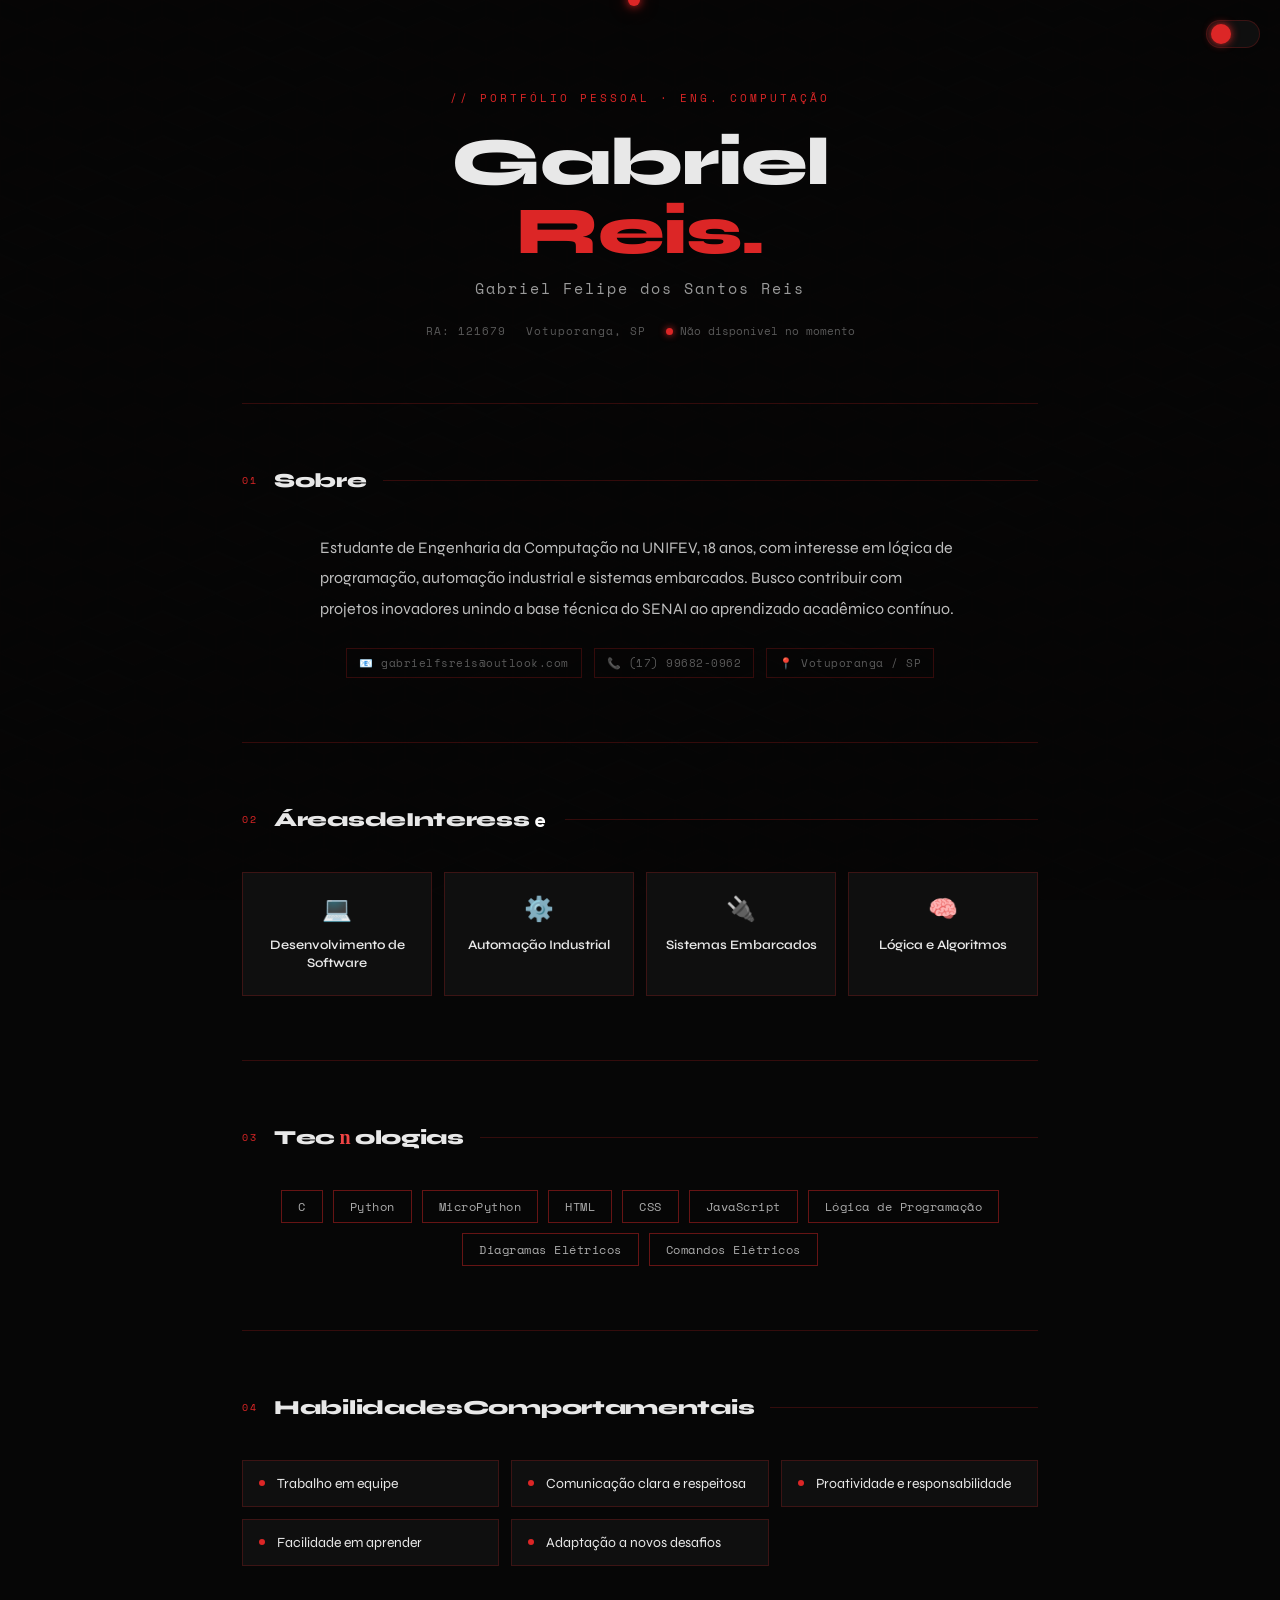
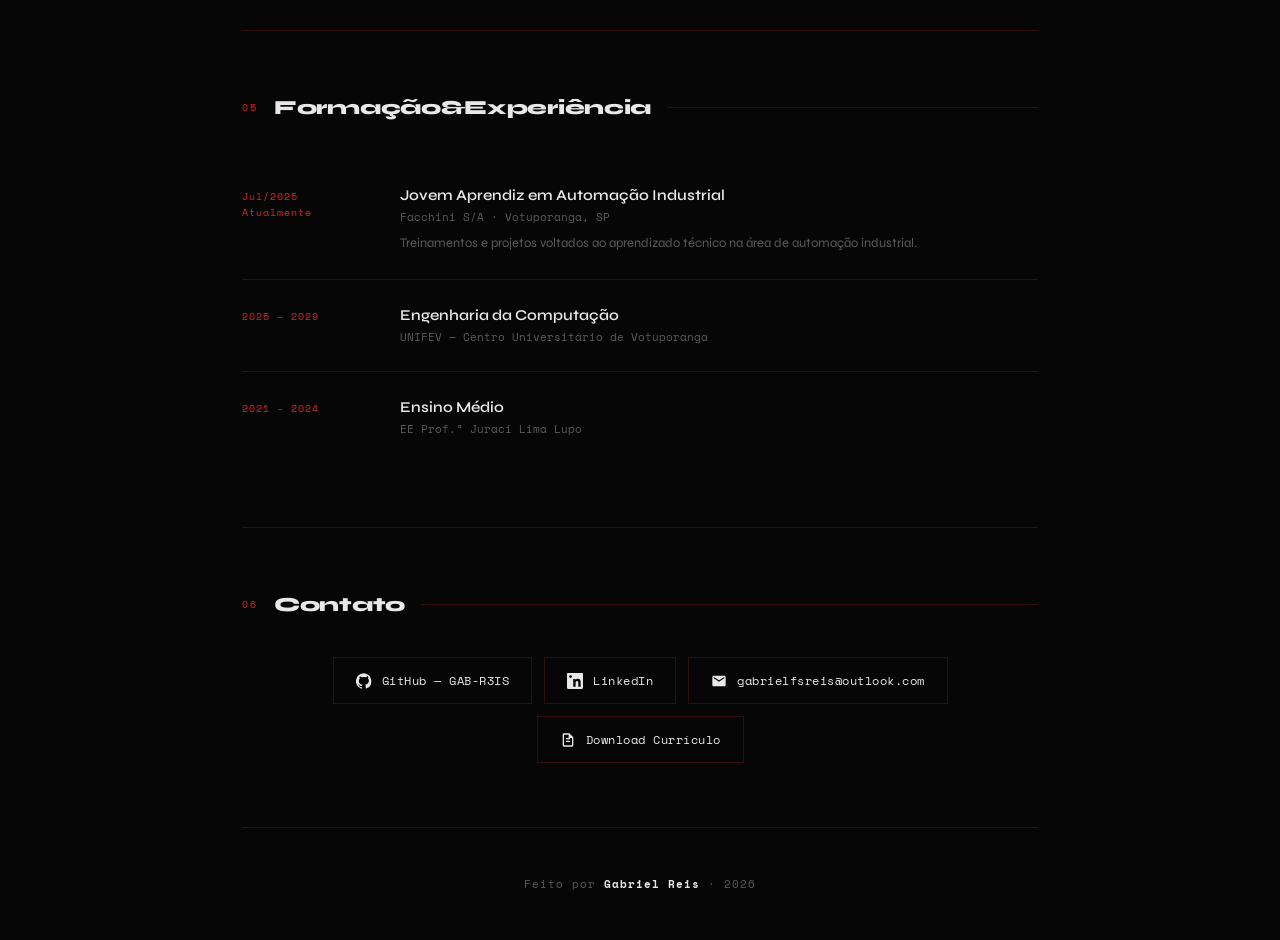
==== index.html @ 7d87d4fe "sera???.html" ====
<!DOCTYPE html>
<html lang="pt-BR">
<head>
  <meta charset="UTF-8">
  <meta name="viewport" content="width=device-width, initial-scale=1.0">
  <title>Gabriel Reis — Portfólio</title>
  <link rel="preconnect" href="https://fonts.googleapis.com">
  <link rel="preconnect" href="https://fonts.gstatic.com" crossorigin>
  <link href="https://fonts.googleapis.com/css2?family=Space+Mono:wght@400;700&family=Syne:wght@400;600;800&display=swap" rel="stylesheet">
  <link rel="stylesheet" href="style.css">
</head>
<body>

  <canvas id="cubes-canvas"></canvas>
  <div id="custom-cursor"></div>
  <button id="temaBtn" aria-label="Alternar tema"></button>

  <div class="container">

    <header>
      <p class="header-eyebrow">// Portfólio Pessoal · Eng. Computação</p>
      <h1 id="glitch-title">
        <span class="gl" data-char="G"><span class="gl-inner">G</span></span><span class="gl" data-char="a"><span class="gl-inner">a</span></span><span class="gl" data-char="b"><span class="gl-inner">b</span></span><span class="gl" data-char="r"><span class="gl-inner">r</span></span><span class="gl" data-char="i"><span class="gl-inner">i</span></span><span class="gl" data-char="e"><span class="gl-inner">e</span></span><span class="gl" data-char="l"><span class="gl-inner">l</span></span><br>
        <em><span class="gl" data-char="R"><span class="gl-inner">R</span></span><span class="gl" data-char="e"><span class="gl-inner">e</span></span><span class="gl" data-char="i"><span class="gl-inner">i</span></span><span class="gl" data-char="s"><span class="gl-inner">s</span></span><span class="gl" data-char="."><span class="gl-inner">.</span></span></em>
      </h1>
      <p class="full-name">Gabriel Felipe dos Santos Reis</p>
      <div class="header-meta">
        <p>RA: 121679</p>
        <p>Votuporanga, SP</p>
        <div class="badge-available">Não disponível no momento</div>
      </div>
    </header>

    <section id="sobre">
      <div class="sec-header">
        <span class="sec-num">01</span>
        <h2>
          <span class="gl2" data-char="S"><span class="gl-inner">S</span></span><span class="gl2" data-char="o"><span class="gl-inner">o</span></span><span class="gl2" data-char="b"><span class="gl-inner">b</span></span><span class="gl2" data-char="r"><span class="gl-inner">r</span></span><span class="gl2" data-char="e"><span class="gl-inner">e</span></span>
        </h2>
        <div class="sec-rule"></div>
      </div>
      <p class="about-text">
        Estudante de Engenharia da Computação na UNIFEV, 18 anos, com interesse em lógica de
        programação, automação industrial e sistemas embarcados. Busco contribuir com projetos
        inovadores unindo a base técnica do SENAI ao aprendizado acadêmico contínuo.
      </p>
      <div class="about-chips">
        <span class="chip">📧 <a href="mailto:gabrielfsreis@outlook.com">gabrielfsreis@outlook.com</a></span>
        <span class="chip">📞 (17) 99682-0962</span>
        <span class="chip">📍 Votuporanga / SP</span>
      </div>
    </section>

    <section id="interesse">
      <div class="sec-header">
        <span class="sec-num">02</span>
        <h2>
          <span class="gl2" data-char="Á"><span class="gl-inner">Á</span></span><span class="gl2" data-char="r"><span class="gl-inner">r</span></span><span class="gl2" data-char="e"><span class="gl-inner">e</span></span><span class="gl2" data-char="a"><span class="gl-inner">a</span></span><span class="gl2" data-char="s"><span class="gl-inner">s</span></span><span class="gl2" data-char=" "> </span><span class="gl2" data-char="d"><span class="gl-inner">d</span></span><span class="gl2" data-char="e"><span class="gl-inner">e</span></span><span class="gl2" data-char=" "> </span><span class="gl2" data-char="I"><span class="gl-inner">I</span></span><span class="gl2" data-char="n"><span class="gl-inner">n</span></span><span class="gl2" data-char="t"><span class="gl-inner">t</span></span><span class="gl2" data-char="e"><span class="gl-inner">e</span></span><span class="gl2" data-char="r"><span class="gl-inner">r</span></span><span class="gl2" data-char="e"><span class="gl-inner">e</span></span><span class="gl2" data-char="s"><span class="gl-inner">s</span></span><span class="gl2" data-char="s"><span class="gl-inner">s</span></span><span class="gl2" data-char="e"><span class="gl-inner">e</span></span>
        </h2>
        <div class="sec-rule"></div>
      </div>
      <div class="cards">
        <div class="card"><div class="card-icon">💻</div><div class="card-label">Desenvolvimento de Software</div></div>
        <div class="card"><div class="card-icon">⚙️</div><div class="card-label">Automação Industrial</div></div>
        <div class="card"><div class="card-icon">🔌</div><div class="card-label">Sistemas Embarcados</div></div>
        <div class="card"><div class="card-icon">🧠</div><div class="card-label">Lógica e Algoritmos</div></div>
      </div>
    </section>

    <section id="tech">
      <div class="sec-header">
        <span class="sec-num">03</span>
        <h2>
          <span class="gl2" data-char="T"><span class="gl-inner">T</span></span><span class="gl2" data-char="e"><span class="gl-inner">e</span></span><span class="gl2" data-char="c"><span class="gl-inner">c</span></span><span class="gl2" data-char="n"><span class="gl-inner">n</span></span><span class="gl2" data-char="o"><span class="gl-inner">o</span></span><span class="gl2" data-char="l"><span class="gl-inner">l</span></span><span class="gl2" data-char="o"><span class="gl-inner">o</span></span><span class="gl2" data-char="g"><span class="gl-inner">g</span></span><span class="gl2" data-char="i"><span class="gl-inner">i</span></span><span class="gl2" data-char="a"><span class="gl-inner">a</span></span><span class="gl2" data-char="s"><span class="gl-inner">s</span></span>
        </h2>
        <div class="sec-rule"></div>
      </div>
      <div class="tags">
        <span class="tag">C</span>
        <span class="tag">Python</span>
        <span class="tag">MicroPython</span>
        <span class="tag">HTML</span>
        <span class="tag">CSS</span>
        <span class="tag">JavaScript</span>
        <span class="tag">Lógica de Programação</span>
        <span class="tag">Diagramas Elétricos</span>
        <span class="tag">Comandos Elétricos</span>
      </div>
    </section>

    <section id="softskills">
      <div class="sec-header">
        <span class="sec-num">04</span>
        <h2>
          <span class="gl2" data-char="H"><span class="gl-inner">H</span></span><span class="gl2" data-char="a"><span class="gl-inner">a</span></span><span class="gl2" data-char="b"><span class="gl-inner">b</span></span><span class="gl2" data-char="i"><span class="gl-inner">i</span></span><span class="gl2" data-char="l"><span class="gl-inner">l</span></span><span class="gl2" data-char="i"><span class="gl-inner">i</span></span><span class="gl2" data-char="d"><span class="gl-inner">d</span></span><span class="gl2" data-char="a"><span class="gl-inner">a</span></span><span class="gl2" data-char="d"><span class="gl-inner">d</span></span><span class="gl2" data-char="e"><span class="gl-inner">e</span></span><span class="gl2" data-char="s"><span class="gl-inner">s</span></span><span class="gl2" data-char=" "> </span><span class="gl2" data-char="C"><span class="gl-inner">C</span></span><span class="gl2" data-char="o"><span class="gl-inner">o</span></span><span class="gl2" data-char="m"><span class="gl-inner">m</span></span><span class="gl2" data-char="p"><span class="gl-inner">p</span></span><span class="gl2" data-char="o"><span class="gl-inner">o</span></span><span class="gl2" data-char="r"><span class="gl-inner">r</span></span><span class="gl2" data-char="t"><span class="gl-inner">t</span></span><span class="gl2" data-char="a"><span class="gl-inner">a</span></span><span class="gl2" data-char="m"><span class="gl-inner">m</span></span><span class="gl2" data-char="e"><span class="gl-inner">e</span></span><span class="gl2" data-char="n"><span class="gl-inner">n</span></span><span class="gl2" data-char="t"><span class="gl-inner">t</span></span><span class="gl2" data-char="a"><span class="gl-inner">a</span></span><span class="gl2" data-char="i"><span class="gl-inner">i</span></span><span class="gl2" data-char="s"><span class="gl-inner">s</span></span>
        </h2>
        <div class="sec-rule"></div>
      </div>
      <div class="skills-grid">
        <div class="skill-item">Trabalho em equipe</div>
        <div class="skill-item">Comunicação clara e respeitosa</div>
        <div class="skill-item">Proatividade e responsabilidade</div>
        <div class="skill-item">Facilidade em aprender</div>
        <div class="skill-item">Adaptação a novos desafios</div>
      </div>
    </section>

    <section id="formacao">
      <div class="sec-header">
        <span class="sec-num">05</span>
        <h2>
          <span class="gl2" data-char="F"><span class="gl-inner">F</span></span><span class="gl2" data-char="o"><span class="gl-inner">o</span></span><span class="gl2" data-char="r"><span class="gl-inner">r</span></span><span class="gl2" data-char="m"><span class="gl-inner">m</span></span><span class="gl2" data-char="a"><span class="gl-inner">a</span></span><span class="gl2" data-char="ç"><span class="gl-inner">ç</span></span><span class="gl2" data-char="ã"><span class="gl-inner">ã</span></span><span class="gl2" data-char="o"><span class="gl-inner">o</span></span><span class="gl2" data-char=" "> </span><span class="gl2" data-char="&amp;"><span class="gl-inner">&amp;</span></span><span class="gl2" data-char=" "> </span><span class="gl2" data-char="E"><span class="gl-inner">E</span></span><span class="gl2" data-char="x"><span class="gl-inner">x</span></span><span class="gl2" data-char="p"><span class="gl-inner">p</span></span><span class="gl2" data-char="e"><span class="gl-inner">e</span></span><span class="gl2" data-char="r"><span class="gl-inner">r</span></span><span class="gl2" data-char="i"><span class="gl-inner">i</span></span><span class="gl2" data-char="ê"><span class="gl-inner">ê</span></span><span class="gl2" data-char="n"><span class="gl-inner">n</span></span><span class="gl2" data-char="c"><span class="gl-inner">c</span></span><span class="gl2" data-char="i"><span class="gl-inner">i</span></span><span class="gl2" data-char="a"><span class="gl-inner">a</span></span>
        </h2>
        <div class="sec-rule"></div>
      </div>
      <div class="timeline">
        <div class="tl-item">
          <div class="tl-period">Jul/2025<br>Atualmente</div>
          <div>
            <div class="tl-name">Jovem Aprendiz em Automação Industrial</div>
            <div class="tl-org">Facchini S/A · Votuporanga, SP</div>
            <div class="tl-desc">Treinamentos e projetos voltados ao aprendizado técnico na área de automação industrial.</div>
          </div>
        </div>
        <div class="tl-item">
          <div class="tl-period">2025 – 2029</div>
          <div>
            <div class="tl-name">Engenharia da Computação</div>
            <div class="tl-org">UNIFEV — Centro Universitário de Votuporanga</div>
          </div>
        </div>
        <div class="tl-item">
          <div class="tl-period">2021 – 2024</div>
          <div>
            <div class="tl-name">Ensino Médio</div>
            <div class="tl-org">EE Prof.ª Juraci Lima Lupo</div>
          </div>
        </div>
      </div>
    </section>

    <section id="contato">
      <div class="sec-header">
        <span class="sec-num">06</span>
        <h2>
          <span class="gl2" data-char="C"><span class="gl-inner">C</span></span><span class="gl2" data-char="o"><span class="gl-inner">o</span></span><span class="gl2" data-char="n"><span class="gl-inner">n</span></span><span class="gl2" data-char="t"><span class="gl-inner">t</span></span><span class="gl2" data-char="a"><span class="gl-inner">a</span></span><span class="gl2" data-char="t"><span class="gl-inner">t</span></span><span class="gl2" data-char="o"><span class="gl-inner">o</span></span>
        </h2>
        <div class="sec-rule"></div>
      </div>
      <div class="contact-grid">
        <a class="cta-link" href="https://github.com/GAB-R3IS/projeto-integrado" target="_blank" rel="noopener noreferrer">
          <svg viewBox="0 0 24 24"><path d="M12 .3a12 12 0 0 0-3.8 23.4c.6.1.8-.3.8-.6v-2c-3.3.7-4-1.6-4-1.6-.5-1.4-1.3-1.8-1.3-1.8-1.1-.7.1-.7.1-.7 1.2.1 1.8 1.2 1.8 1.2 1 1.8 2.8 1.3 3.5 1 .1-.8.4-1.3.7-1.6-2.7-.3-5.5-1.3-5.5-5.9 0-1.3.5-2.4 1.2-3.2-.1-.3-.5-1.5.1-3.2 0 0 1-.3 3.3 1.2a11.5 11.5 0 0 1 6 0C17 4.7 18 5 18 5c.6 1.7.2 2.9.1 3.2.8.8 1.2 1.9 1.2 3.2 0 4.6-2.8 5.6-5.5 5.9.4.4.8 1.1.8 2.2v3.3c0 .3.2.7.8.6A12 12 0 0 0 12 .3"/></svg>
          GitHub — GAB-R3IS
        </a>
        <a class="cta-link" href="https://www.linkedin.com/in/gabrielfelipedossantosreis" target="_blank" rel="noopener noreferrer">
          <svg viewBox="0 0 24 24"><path d="M20.45 20.45h-3.55v-5.57c0-1.33-.03-3.04-1.85-3.04-1.86 0-2.14 1.45-2.14 2.95v5.66H9.36V9h3.41v1.56h.05c.47-.9 1.63-1.85 3.36-1.85 3.59 0 4.26 2.36 4.26 5.44v6.3zM5.34 7.43a2.06 2.06 0 1 1 0-4.12 2.06 2.06 0 0 1 0 4.12zM3.56 20.45h3.55V9H3.56v11.45zM22.22 0H1.77C.79 0 0 .77 0 1.73v20.54C0 23.23.79 24 1.77 24h20.45c.98 0 1.78-.77 1.78-1.73V1.73C24 .77 23.2 0 22.22 0z"/></svg>
          LinkedIn
        </a>
        <a class="cta-link" href="mailto:gabrielfsreis@outlook.com">
          <svg viewBox="0 0 24 24"><path d="M20 4H4c-1.1 0-2 .9-2 2v12c0 1.1.9 2 2 2h16c1.1 0 2-.9 2-2V6c0-1.1-.9-2-2-2zm0 4-8 5-8-5V6l8 5 8-5v2z"/></svg>
          gabrielfsreis@outlook.com
        </a>
        <a class="cta-link" href="curriculo.pdf" download>
          <svg viewBox="0 0 24 24"><path d="M14 2H6a2 2 0 0 0-2 2v16a2 2 0 0 0 2 2h12a2 2 0 0 0 2-2V8l-6-6zm4 18H6V4h7v5h5v11zm-3-5H9v-2h6v2zm0-4H9V9h6v2z"/></svg>
          Download Currículo
        </a>
      </div>
    </section>

    <footer>
      <p>Feito por <strong>Gabriel Reis</strong> · 2026</p>
    </footer>

  </div>

  <script src="script.js"></script>
</body>
</html>
---- style.css ----
*, *::before, *::after {
  box-sizing: border-box;
  margin: 0;
  padding: 0;
}

:root {
  --bg:         #060606;
  --surface:    #0f0f0f;
  --border:     rgba(220, 38, 38, 0.22);
  --red:        #dc2626;
  --red-bright: #ef4444;
  --red-glow:   rgba(220, 38, 38, 0.12);
  --text:       #e8e8e8;
  --muted:      #5a5a5a;
  --mono:       'Space Mono', monospace;
  --sans:       'Syne', sans-serif;
}

body {
  background-color: var(--bg);
  color: var(--text);
  font-family: var(--sans);
  min-height: 100vh;
  overflow-x: hidden;
  transition: background 0.4s, color 0.4s;
  display: flex;
  flex-direction: column;
  align-items: center;
  cursor: none;
}

/* Fallback para dispositivos touch */
@media (hover: none) {
  body { cursor: auto; }
  #custom-cursor { display: none; }
}

body.claro {
  --bg:         #f7f4f1;
  --surface:    #ffffff;
  --border:     rgba(180, 28, 28, 0.18);
  --red:        #b91c1c;
  --red-bright: #dc2626;
  --red-glow:   rgba(185, 28, 28, 0.07);
  --text:       #111111;
  --muted:      #888;
}

#cubes-canvas {
  position: fixed;
  inset: 0;
  width: 100%;
  height: 100%;
  z-index: 0;
  pointer-events: none;
}

#temaBtn {
  position: fixed;
  top: 20px;
  right: 20px;
  width: 54px;
  height: 28px;
  background: var(--surface);
  border: 1px solid var(--border);
  border-radius: 14px;
  cursor: pointer;
  z-index: 200;
  display: flex;
  align-items: center;
  padding: 4px;
  transition: border-color 0.3s;
}

#temaBtn::after {
  content: '';
  width: 20px;
  height: 20px;
  border-radius: 50%;
  background: var(--red);
  box-shadow: 0 0 8px var(--red);
  transition: transform 0.3s;
}

#temaBtn:hover {
  border-color: var(--red-bright);
}

#temaBtn[data-light="true"]::after {
  transform: translateX(26px);
}

.container {
  max-width: 860px;
  width: 100%;
  margin: 0 auto;
  padding: 0 32px;
  position: relative;
  z-index: 1;
}

header {
  padding: 90px 0 64px;
  border-bottom: 1px solid var(--border);
  text-align: center;
}

.header-eyebrow {
  font-family: var(--mono);
  font-size: 11px;
  color: var(--red);
  letter-spacing: 3px;
  text-transform: uppercase;
  margin-bottom: 22px;
  opacity: 0;
  animation: fadeUp 0.5s 0.1s ease forwards;
}

h1 {
  font-family: var(--sans);
  font-size: clamp(2.4rem, 7vw, 4.2rem);
  font-weight: 800;
  line-height: 1.02;
  letter-spacing: -1.5px;
  color: var(--text);
  opacity: 0;
  animation: fadeUp 0.5s 0.2s ease forwards;
}

h1 em {
  font-style: normal;
  color: var(--red);
}

.header-meta {
  display: flex;
  flex-wrap: wrap;
  align-items: center;
  justify-content: center;
  gap: 20px;
  margin-top: 24px;
  opacity: 0;
  animation: fadeUp 0.5s 0.35s ease forwards;
}

.header-meta p {
  font-family: var(--mono);
  font-size: 11px;
  color: var(--muted);
  letter-spacing: 1px;
}

.badge-available {
  display: flex;
  align-items: center;
  gap: 7px;
  font-family: var(--mono);
  font-size: 11px;
  color: var(--muted);
}

.badge-available::before {
  content: '';
  width: 7px;
  height: 7px;
  border-radius: 50%;
  background: var(--red);
  box-shadow: 0 0 7px var(--red);
  animation: blink 2s infinite;
}

.full-name {
  font-family: var(--mono);
  font-size: 15px;
  color: #9a9a9a;
  letter-spacing: 2px;
  margin-top: 12px;
  opacity: 0;
  animation: fadeUp 0.5s 0.28s ease forwards;
}

@keyframes blink {
  0%, 100% { opacity: 1; }
  50%       { opacity: 0.25; }
}

section {
  padding: 64px 0;
  border-bottom: 1px solid var(--border);
  opacity: 0;
  transform: translateY(28px);
  transition: opacity 0.65s ease, transform 0.65s ease;
  text-align: center;
}

section.visible {
  opacity: 1;
  transform: translateY(0);
}

.sec-header {
  display: flex;
  align-items: center;
  gap: 16px;
  margin-bottom: 40px;
}

.sec-num {
  font-family: var(--mono);
  font-size: 10px;
  color: var(--red);
  letter-spacing: 2px;
}

h2 {
  font-family: var(--sans);
  font-size: 20px;
  font-weight: 800;
  color: var(--text);
  letter-spacing: -0.3px;
}

.sec-rule {
  flex: 1;
  height: 1px;
  background: var(--border);
}

.about-text {
  font-size: 16px;
  line-height: 1.9;
  color: var(--text);
  max-width: 640px;
  opacity: 0.82;
  margin: 0 auto;
  text-align: left;
}

.about-chips {
  margin-top: 24px;
  display: flex;
  flex-wrap: wrap;
  gap: 12px;
  justify-content: center;
}

.chip {
  font-family: var(--mono);
  font-size: 11px;
  color: var(--muted);
  border: 1px solid var(--border);
  padding: 6px 12px;
  letter-spacing: 0.5px;
}

.chip a {
  color: inherit;
  text-decoration: none;
}

.chip a:hover {
  color: var(--red);
}

.cards {
  display: grid;
  grid-template-columns: repeat(auto-fill, minmax(190px, 1fr));
  gap: 12px;
}

.card {
  background: var(--surface);
  border: 1px solid var(--border);
  padding: 22px 18px;
  transition: border-color 0.25s, transform 0.25s, box-shadow 0.25s;
  text-align: center;
}

.card:hover {
  border-color: var(--red);
  transform: translateY(-5px);
  box-shadow: 0 14px 36px var(--red-glow);
}

.card-icon {
  font-size: 24px;
  margin-bottom: 12px;
}

.card-label {
  font-weight: 600;
  font-size: 13px;
  color: var(--text);
  line-height: 1.4;
}

.tags {
  display: flex;
  flex-wrap: wrap;
  gap: 10px;
  justify-content: center;
}

.tag {
  font-family: var(--mono);
  font-size: 12px;
  padding: 7px 16px;
  border: 1px solid rgba(220, 38, 38, 0.45);
  color: #aaaaaa;
  letter-spacing: 0.5px;
  transition: all 0.22s;
  cursor: none;
}

.tag:hover {
  border-color: var(--red);
  color: #ffffff;
  background: rgba(220, 38, 38, 0.18);
}

body.claro .tag {
  color: #555;
  border-color: rgba(185, 28, 28, 0.35);
}

body.claro .tag:hover {
  color: #111;
  background: rgba(185, 28, 28, 0.12);
}

#custom-cursor {
  position: fixed;
  width: 12px;
  height: 12px;
  background: var(--red);
  border-radius: 50%;
  pointer-events: none;
  z-index: 9999;
  transform: translate(-50%, -50%);
  transition: transform 0.08s ease, width 0.15s, height 0.15s;
  box-shadow: 0 0 10px var(--red), 0 0 20px rgba(220,38,38,0.4);
}

.gl2 {
  display: inline-grid;
  position: relative;
}

.gl2::before {
  content: attr(data-char);
  visibility: hidden;
  font-family: var(--sans);
}

.gl2 .gl-inner {
  position: absolute;
  inset: 0;
  display: flex;
  align-items: center;
  justify-content: center;
  font-family: var(--sans);
}

.skills-grid {
  display: grid;
  grid-template-columns: repeat(auto-fill, minmax(200px, 1fr));
  gap: 12px;
}

.skill-item {
  display: flex;
  align-items: center;
  gap: 12px;
  padding: 14px 16px;
  border: 1px solid var(--border);
  background: var(--surface);
  font-size: 14px;
  color: var(--text);
  transition: border-color 0.2s;
}

.skill-item:hover {
  border-color: var(--red);
}

.skill-item::before {
  content: '';
  width: 6px;
  height: 6px;
  border-radius: 50%;
  background: var(--red);
  flex-shrink: 0;
}

.timeline {
  display: flex;
  flex-direction: column;
  text-align: left;
}

.tl-item {
  display: grid;
  grid-template-columns: 130px 1fr;
  gap: 28px;
  padding: 26px 0;
  border-bottom: 1px solid var(--border);
  align-items: start;
}

.tl-item:last-child {
  border-bottom: none;
}

.tl-period {
  font-family: var(--mono);
  font-size: 10px;
  color: var(--red);
  letter-spacing: 1px;
  padding-top: 3px;
  line-height: 1.6;
}

.tl-name {
  font-weight: 600;
  font-size: 15px;
  color: var(--text);
  margin-bottom: 5px;
}

.tl-org {
  font-family: var(--mono);
  font-size: 11px;
  color: var(--muted);
}

.tl-desc {
  font-size: 13px;
  color: var(--muted);
  margin-top: 8px;
  line-height: 1.6;
}

.contact-grid {
  display: flex;
  flex-wrap: wrap;
  gap: 12px;
  justify-content: center;
}

.cta-link {
  display: flex;
  align-items: center;
  gap: 10px;
  padding: 14px 22px;
  border: 1px solid var(--border);
  color: var(--text);
  text-decoration: none;
  font-family: var(--mono);
  font-size: 12px;
  letter-spacing: 0.5px;
  background: transparent;
  transition: all 0.25s;
}

.cta-link:hover {
  border-color: var(--red);
  color: var(--red);
  background: var(--red-glow);
  transform: translateY(-2px);
}

.cta-link svg {
  width: 16px;
  height: 16px;
  fill: currentColor;
  flex-shrink: 0;
}

footer {
  padding: 48px 0;
  text-align: center;
}

footer p {
  font-family: var(--mono);
  font-size: 11px;
  color: var(--muted);
  letter-spacing: 1px;
}

footer strong {
  color: var(--text);
  font-weight: 700;
}

.gl {
  display: inline-grid;
  position: relative;
}

.gl::before {
  content: attr(data-char);
  visibility: hidden;
  font-family: var(--sans);
}

.gl-inner {
  position: absolute;
  inset: 0;
  display: flex;
  align-items: center;
  justify-content: center;
  font-family: var(--sans);
  transition: color 0.04s;
}

.gl.glitching .gl-inner {
  font-family: inherit;
}

@keyframes fadeUp {
  from { opacity: 0; transform: translateY(18px); }
  to   { opacity: 1; transform: translateY(0); }
}

@media (max-width: 600px) {
  .container { padding: 0 18px; }
  header { padding: 64px 0 40px; }
  h1 { font-size: 2.2rem; letter-spacing: -0.5px; }
  .tl-item { grid-template-columns: 1fr; gap: 6px; }
  .cards { grid-template-columns: 1fr 1fr; }
  .contact-grid { flex-direction: column; }
  .cta-link { justify-content: center; }
}
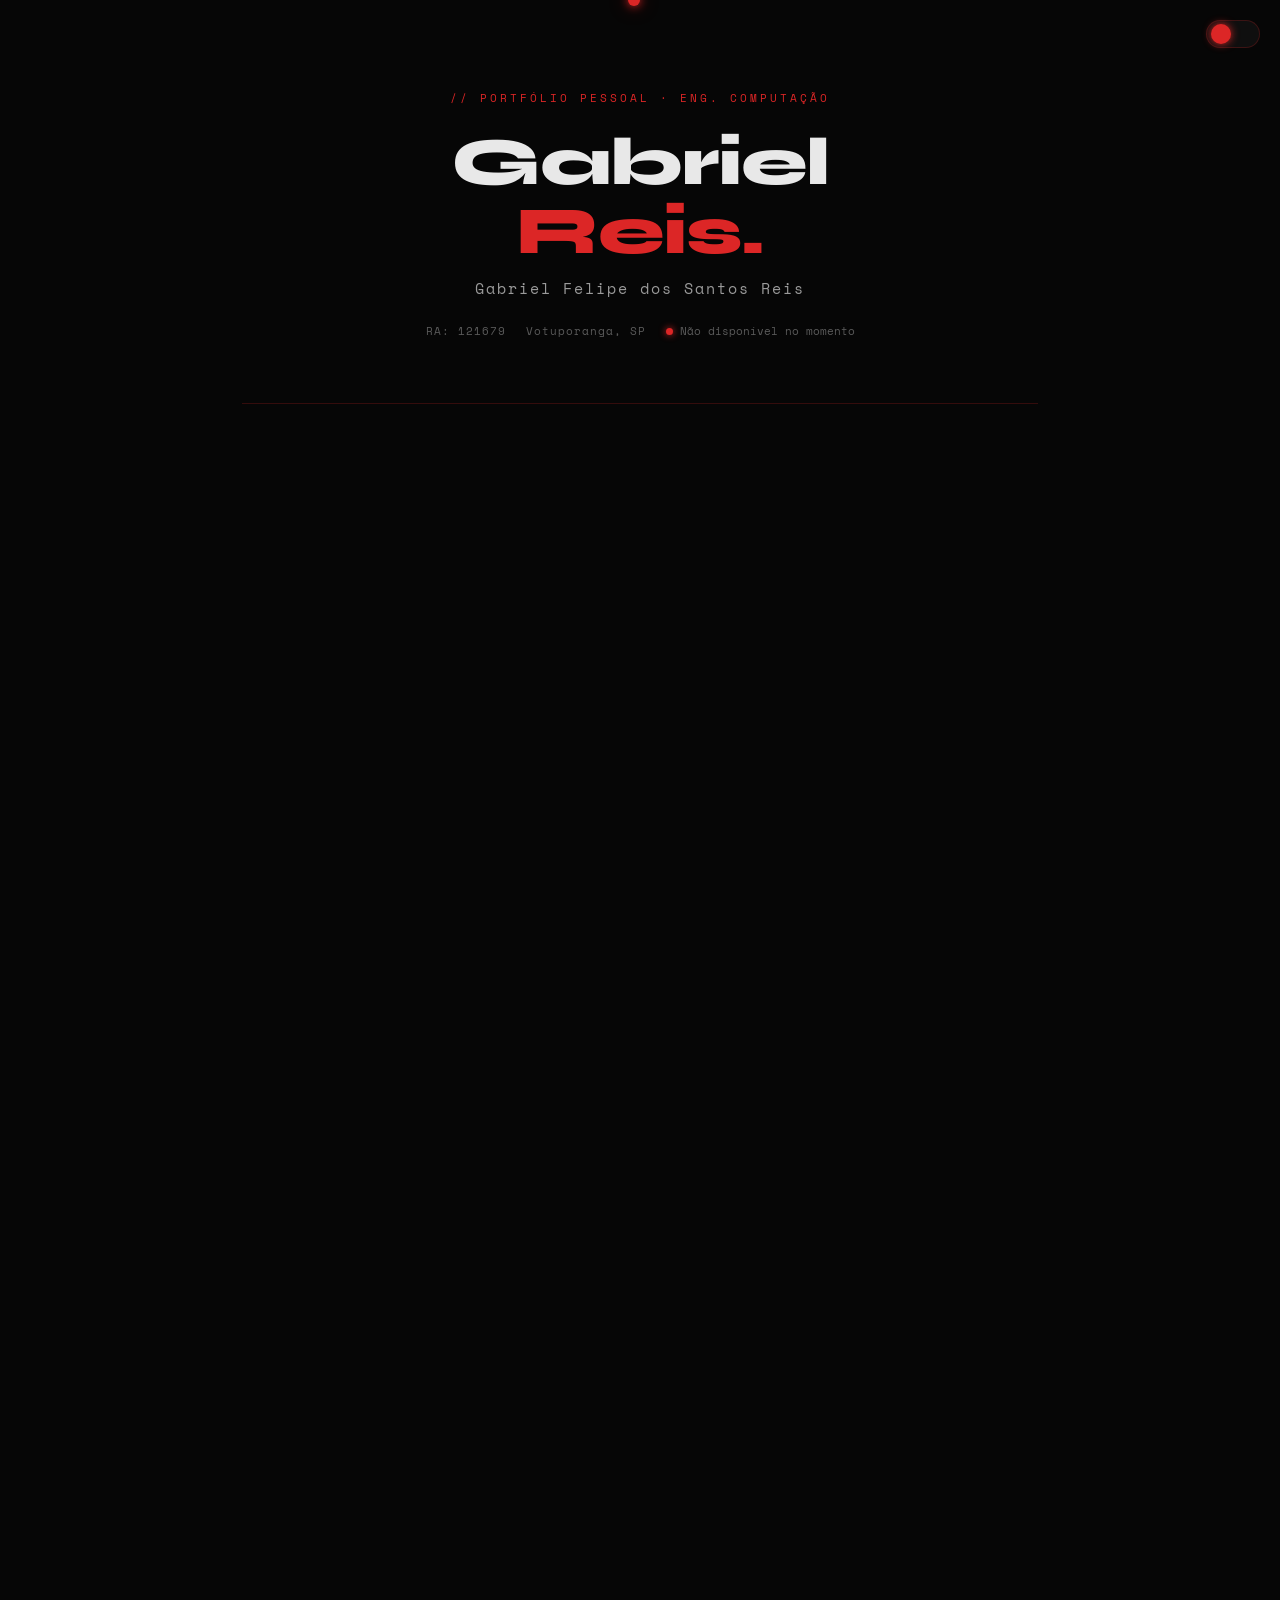
==== commit 4f66ade8: "kk" ====
--- a/index.html
+++ b/index.html
@@ -45,7 +45,7 @@
         inovadores unindo a base técnica do SENAI ao aprendizado acadêmico contínuo.
       </p>
       <div class="about-chips">
-        <span class="chip">📧 <a href="mailto:gabrielfsreis@outlook.com">gabrielfsreis@outlook.com</a></span>
+        <span class="chip">📧 <a href="/cdn-cgi/l/email-protection#412620233328242d273233242832012e34352d2e2e2a6f222e2c"><span class="__cf_email__" data-cfemail="8deaecefffe4e8e1ebfeffe8e4fecde2f8f9e1e2e2e6a3eee2e0">[email&#160;protected]</span></a></span>
         <span class="chip">📞 (17) 99682-0962</span>
         <span class="chip">📍 Votuporanga / SP</span>
       </div>
@@ -148,7 +148,7 @@
         <div class="sec-rule"></div>
       </div>
       <div class="contact-grid">
-        <a class="cta-link" href="https://github.com/GAB-R3IS/projeto-integrado" target="_blank" rel="noopener noreferrer">
+        <a class="cta-link" href="https://github.com/GAB-R3IS/projeto-trab" target="_blank" rel="noopener noreferrer">
           <svg viewBox="0 0 24 24"><path d="M12 .3a12 12 0 0 0-3.8 23.4c.6.1.8-.3.8-.6v-2c-3.3.7-4-1.6-4-1.6-.5-1.4-1.3-1.8-1.3-1.8-1.1-.7.1-.7.1-.7 1.2.1 1.8 1.2 1.8 1.2 1 1.8 2.8 1.3 3.5 1 .1-.8.4-1.3.7-1.6-2.7-.3-5.5-1.3-5.5-5.9 0-1.3.5-2.4 1.2-3.2-.1-.3-.5-1.5.1-3.2 0 0 1-.3 3.3 1.2a11.5 11.5 0 0 1 6 0C17 4.7 18 5 18 5c.6 1.7.2 2.9.1 3.2.8.8 1.2 1.9 1.2 3.2 0 4.6-2.8 5.6-5.5 5.9.4.4.8 1.1.8 2.2v3.3c0 .3.2.7.8.6A12 12 0 0 0 12 .3"/></svg>
           GitHub — GAB-R3IS
         </a>
@@ -156,23 +156,9 @@
           <svg viewBox="0 0 24 24"><path d="M20.45 20.45h-3.55v-5.57c0-1.33-.03-3.04-1.85-3.04-1.86 0-2.14 1.45-2.14 2.95v5.66H9.36V9h3.41v1.56h.05c.47-.9 1.63-1.85 3.36-1.85 3.59 0 4.26 2.36 4.26 5.44v6.3zM5.34 7.43a2.06 2.06 0 1 1 0-4.12 2.06 2.06 0 0 1 0 4.12zM3.56 20.45h3.55V9H3.56v11.45zM22.22 0H1.77C.79 0 0 .77 0 1.73v20.54C0 23.23.79 24 1.77 24h20.45c.98 0 1.78-.77 1.78-1.73V1.73C24 .77 23.2 0 22.22 0z"/></svg>
           LinkedIn
         </a>
-        <a class="cta-link" href="mailto:gabrielfsreis@outlook.com">
+        <a class="cta-link" href="/cdn-cgi/l/email-protection#f19690938398949d978283949882b19e84859d9e9e9adf929e9c">
           <svg viewBox="0 0 24 24"><path d="M20 4H4c-1.1 0-2 .9-2 2v12c0 1.1.9 2 2 2h16c1.1 0 2-.9 2-2V6c0-1.1-.9-2-2-2zm0 4-8 5-8-5V6l8 5 8-5v2z"/></svg>
-          gabrielfsreis@outlook.com
+          <span class="__cf_email__" data-cfemail="ddbabcbfafb4b8b1bbaeafb8b4ae9db2a8a9b1b2b2b6f3beb2b0">[email&#160;protected]</span>
         </a>
         <a class="cta-link" href="curriculo.pdf" download>
-          <svg viewBox="0 0 24 24"><path d="M14 2H6a2 2 0 0 0-2 2v16a2 2 0 0 0 2 2h12a2 2 0 0 0 2-2V8l-6-6zm4 18H6V4h7v5h5v11zm-3-5H9v-2h6v2zm0-4H9V9h6v2z"/></svg>
-          Download Currículo
-        </a>
-      </div>
-    </section>
-
-    <footer>
-      <p>Feito por <strong>Gabriel Reis</strong> · 2026</p>
-    </footer>
-
-  </div>
-
-  <script src="script.js"></script>
-</body>
-</html>
+          <svg viewBox="0 0 24 24"><path d="M14 2H6a2 2 0 0 0-2 2v16a2 2 0 0 0 2 2h12a2 2 0 0
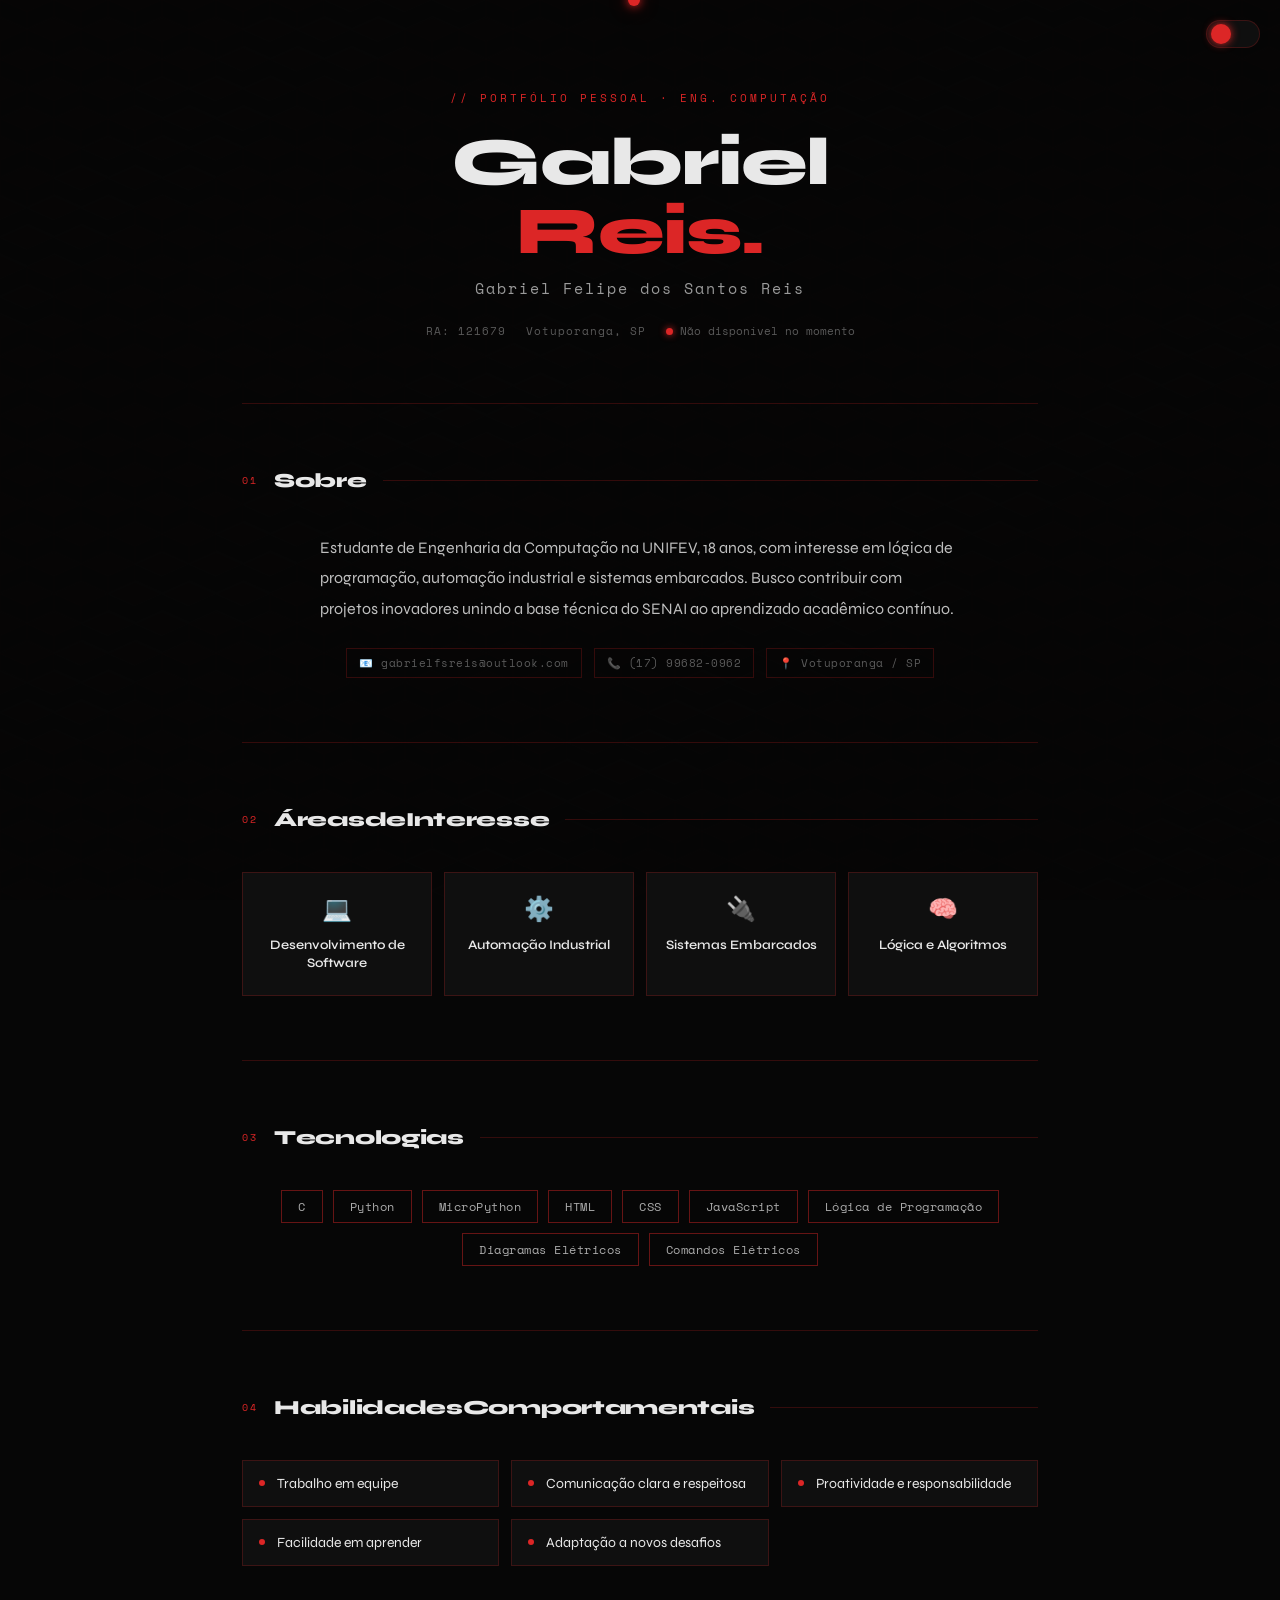
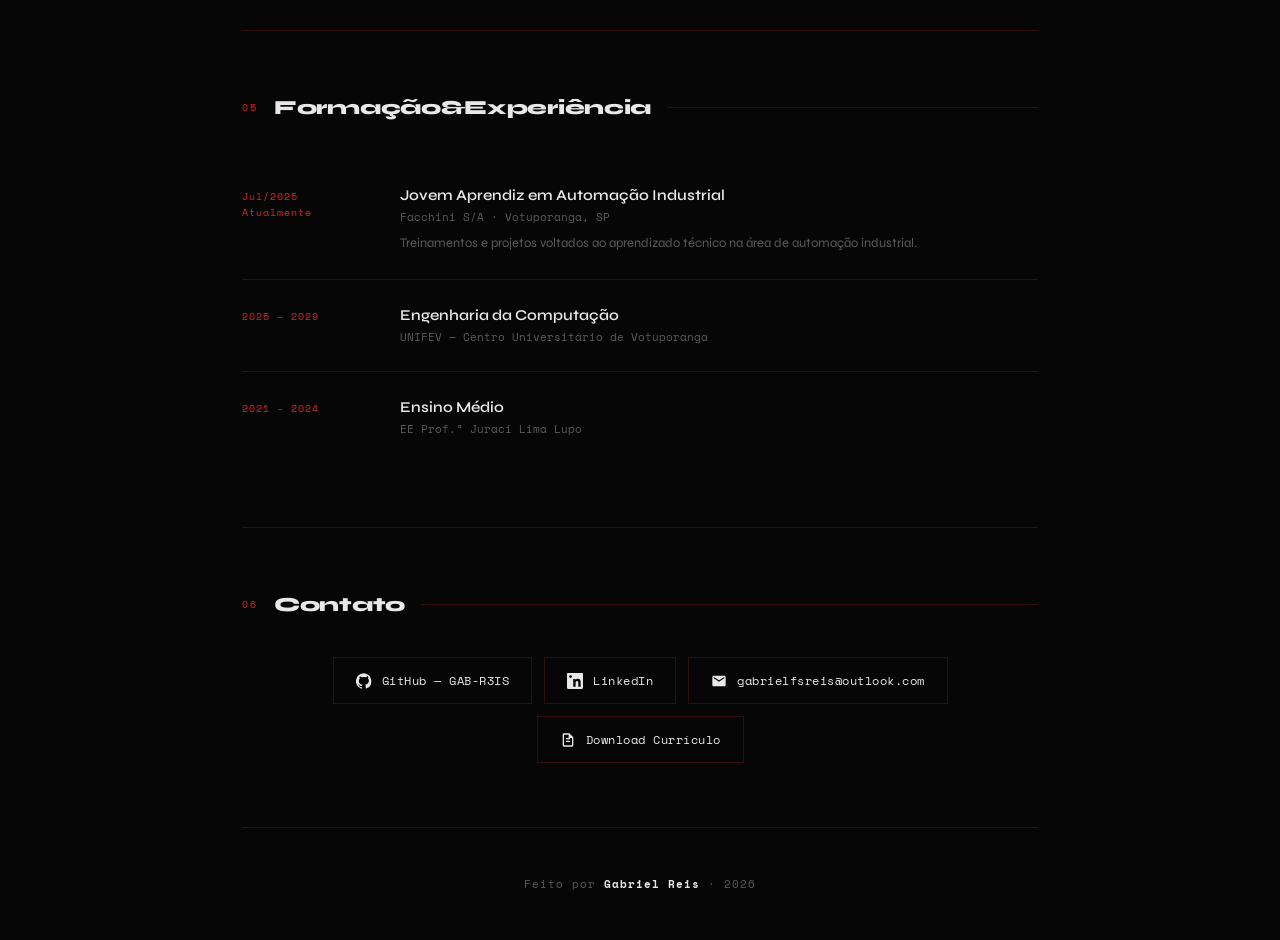
==== commit b71c4d43: "ads" ====
--- a/index.html
+++ b/index.html
@@ -45,7 +45,7 @@
         inovadores unindo a base técnica do SENAI ao aprendizado acadêmico contínuo.
       </p>
       <div class="about-chips">
-        <span class="chip">📧 <a href="/cdn-cgi/l/email-protection#412620233328242d273233242832012e34352d2e2e2a6f222e2c"><span class="__cf_email__" data-cfemail="8deaecefffe4e8e1ebfeffe8e4fecde2f8f9e1e2e2e6a3eee2e0">[email&#160;protected]</span></a></span>
+        <span class="chip">📧 <a href="mailto:gabrielfsreis@outlook.com">gabrielfsreis@outlook.com</a></span>
         <span class="chip">📞 (17) 99682-0962</span>
         <span class="chip">📍 Votuporanga / SP</span>
       </div>
@@ -148,7 +148,7 @@
         <div class="sec-rule"></div>
       </div>
       <div class="contact-grid">
-        <a class="cta-link" href="https://github.com/GAB-R3IS/projeto-trab" target="_blank" rel="noopener noreferrer">
+        <a class="cta-link" href="https://github.com/GAB-R3IS/projeto-integrado" target="_blank" rel="noopener noreferrer">
           <svg viewBox="0 0 24 24"><path d="M12 .3a12 12 0 0 0-3.8 23.4c.6.1.8-.3.8-.6v-2c-3.3.7-4-1.6-4-1.6-.5-1.4-1.3-1.8-1.3-1.8-1.1-.7.1-.7.1-.7 1.2.1 1.8 1.2 1.8 1.2 1 1.8 2.8 1.3 3.5 1 .1-.8.4-1.3.7-1.6-2.7-.3-5.5-1.3-5.5-5.9 0-1.3.5-2.4 1.2-3.2-.1-.3-.5-1.5.1-3.2 0 0 1-.3 3.3 1.2a11.5 11.5 0 0 1 6 0C17 4.7 18 5 18 5c.6 1.7.2 2.9.1 3.2.8.8 1.2 1.9 1.2 3.2 0 4.6-2.8 5.6-5.5 5.9.4.4.8 1.1.8 2.2v3.3c0 .3.2.7.8.6A12 12 0 0 0 12 .3"/></svg>
           GitHub — GAB-R3IS
         </a>
@@ -156,9 +156,23 @@
           <svg viewBox="0 0 24 24"><path d="M20.45 20.45h-3.55v-5.57c0-1.33-.03-3.04-1.85-3.04-1.86 0-2.14 1.45-2.14 2.95v5.66H9.36V9h3.41v1.56h.05c.47-.9 1.63-1.85 3.36-1.85 3.59 0 4.26 2.36 4.26 5.44v6.3zM5.34 7.43a2.06 2.06 0 1 1 0-4.12 2.06 2.06 0 0 1 0 4.12zM3.56 20.45h3.55V9H3.56v11.45zM22.22 0H1.77C.79 0 0 .77 0 1.73v20.54C0 23.23.79 24 1.77 24h20.45c.98 0 1.78-.77 1.78-1.73V1.73C24 .77 23.2 0 22.22 0z"/></svg>
           LinkedIn
         </a>
-        <a class="cta-link" href="/cdn-cgi/l/email-protection#f19690938398949d978283949882b19e84859d9e9e9adf929e9c">
+        <a class="cta-link" href="mailto:gabrielfsreis@outlook.com">
           <svg viewBox="0 0 24 24"><path d="M20 4H4c-1.1 0-2 .9-2 2v12c0 1.1.9 2 2 2h16c1.1 0 2-.9 2-2V6c0-1.1-.9-2-2-2zm0 4-8 5-8-5V6l8 5 8-5v2z"/></svg>
-          <span class="__cf_email__" data-cfemail="ddbabcbfafb4b8b1bbaeafb8b4ae9db2a8a9b1b2b2b6f3beb2b0">[email&#160;protected]</span>
+          gabrielfsreis@outlook.com
         </a>
         <a class="cta-link" href="curriculo.pdf" download>
-          <svg viewBox="0 0 24 24"><path d="M14 2H6a2 2 0 0 0-2 2v16a2 2 0 0 0 2 2h12a2 2 0 0+          <svg viewBox="0 0 24 24"><path d="M14 2H6a2 2 0 0 0-2 2v16a2 2 0 0 0 2 2h12a2 2 0 0 0 2-2V8l-6-6zm4 18H6V4h7v5h5v11zm-3-5H9v-2h6v2zm0-4H9V9h6v2z"/></svg>
+          Download Currículo
+        </a>
+      </div>
+    </section>
+
+    <footer>
+      <p>Feito por <strong>Gabriel Reis</strong> · 2026</p>
+    </footer>
+
+  </div>
+
+  <script src="script.js"></script>
+</body>
+</html>
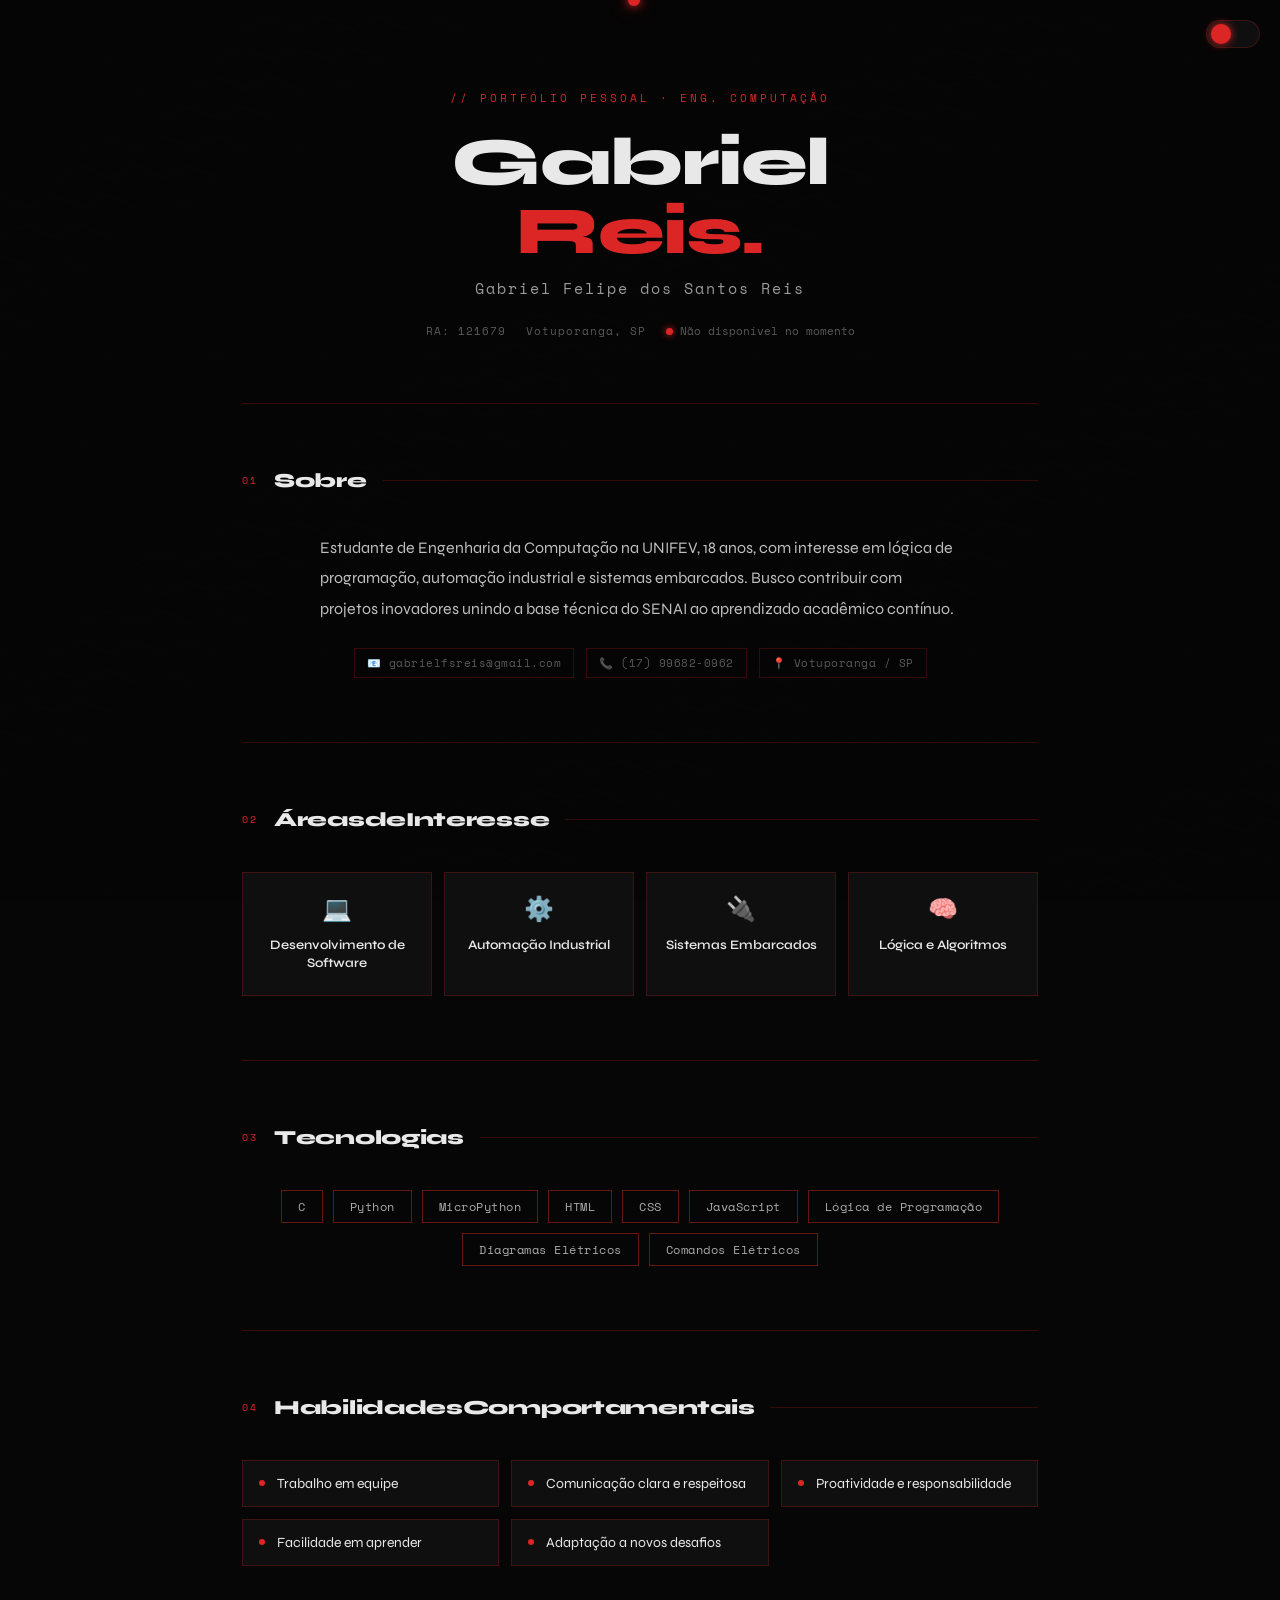
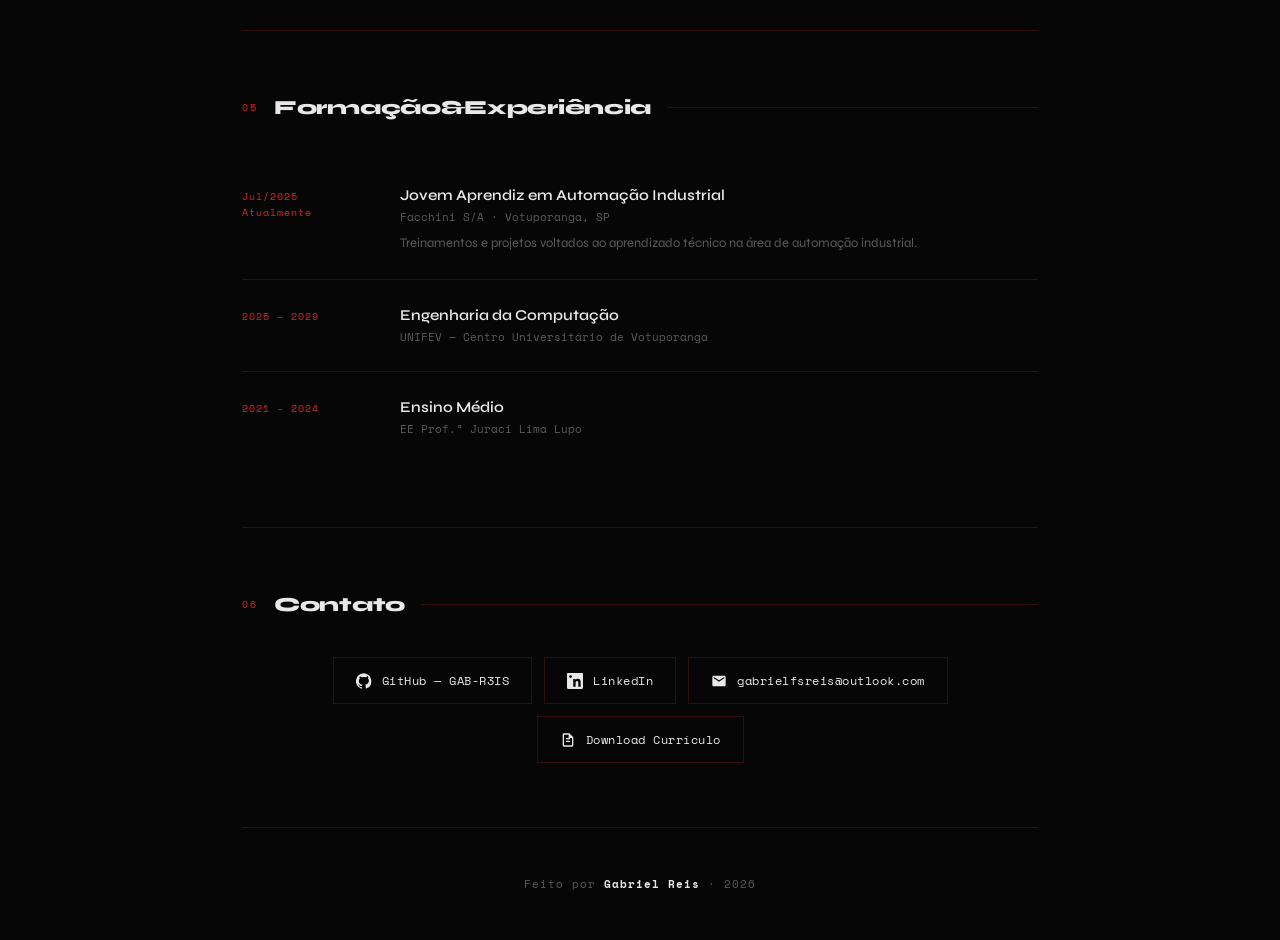
==== commit 8ba699be: "Update email address from Outlook to Gmail" ====
--- a/index.html
+++ b/index.html
@@ -45,7 +45,7 @@
         inovadores unindo a base técnica do SENAI ao aprendizado acadêmico contínuo.
       </p>
       <div class="about-chips">
-        <span class="chip">📧 <a href="mailto:gabrielfsreis@outlook.com">gabrielfsreis@outlook.com</a></span>
+        <span class="chip">📧 <a href="mailto:gabrielfsreis@gmail.com">gabrielfsreis@gmail.com</a></span>
         <span class="chip">📞 (17) 99682-0962</span>
         <span class="chip">📍 Votuporanga / SP</span>
       </div>
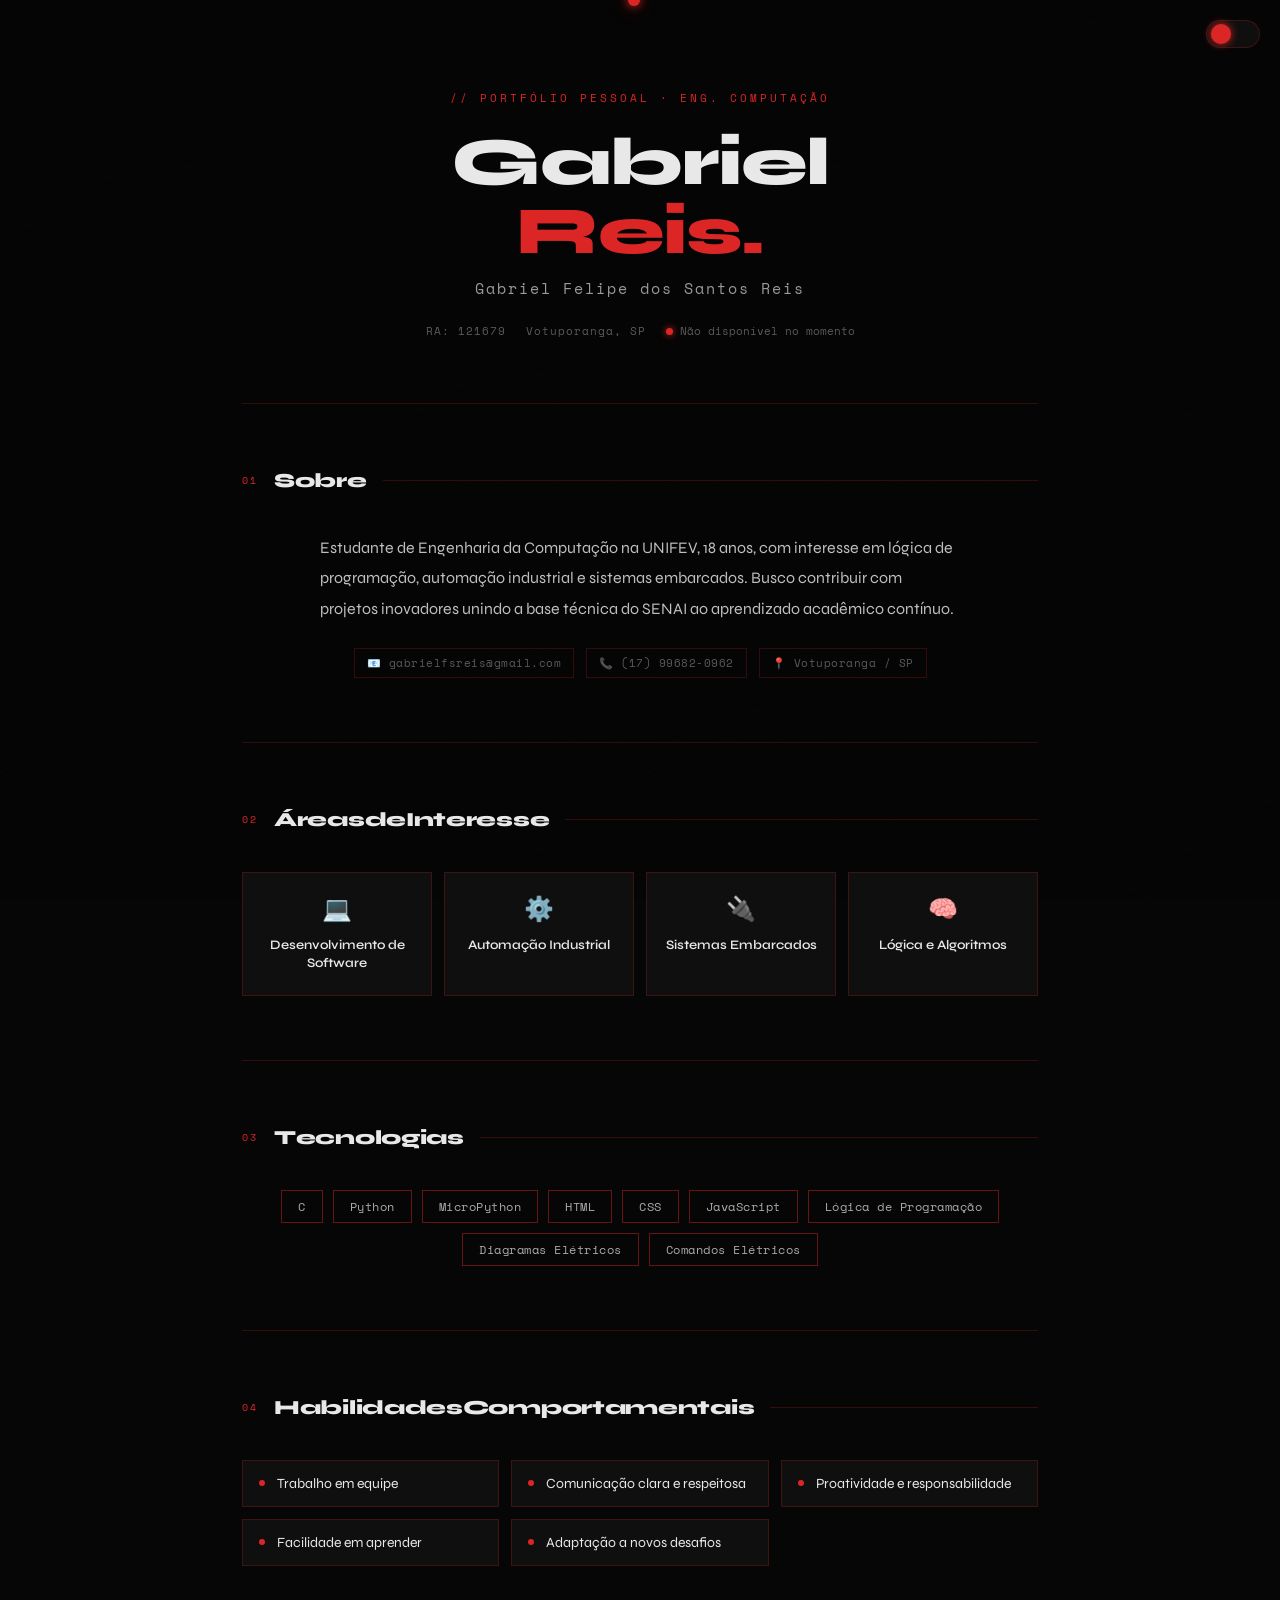
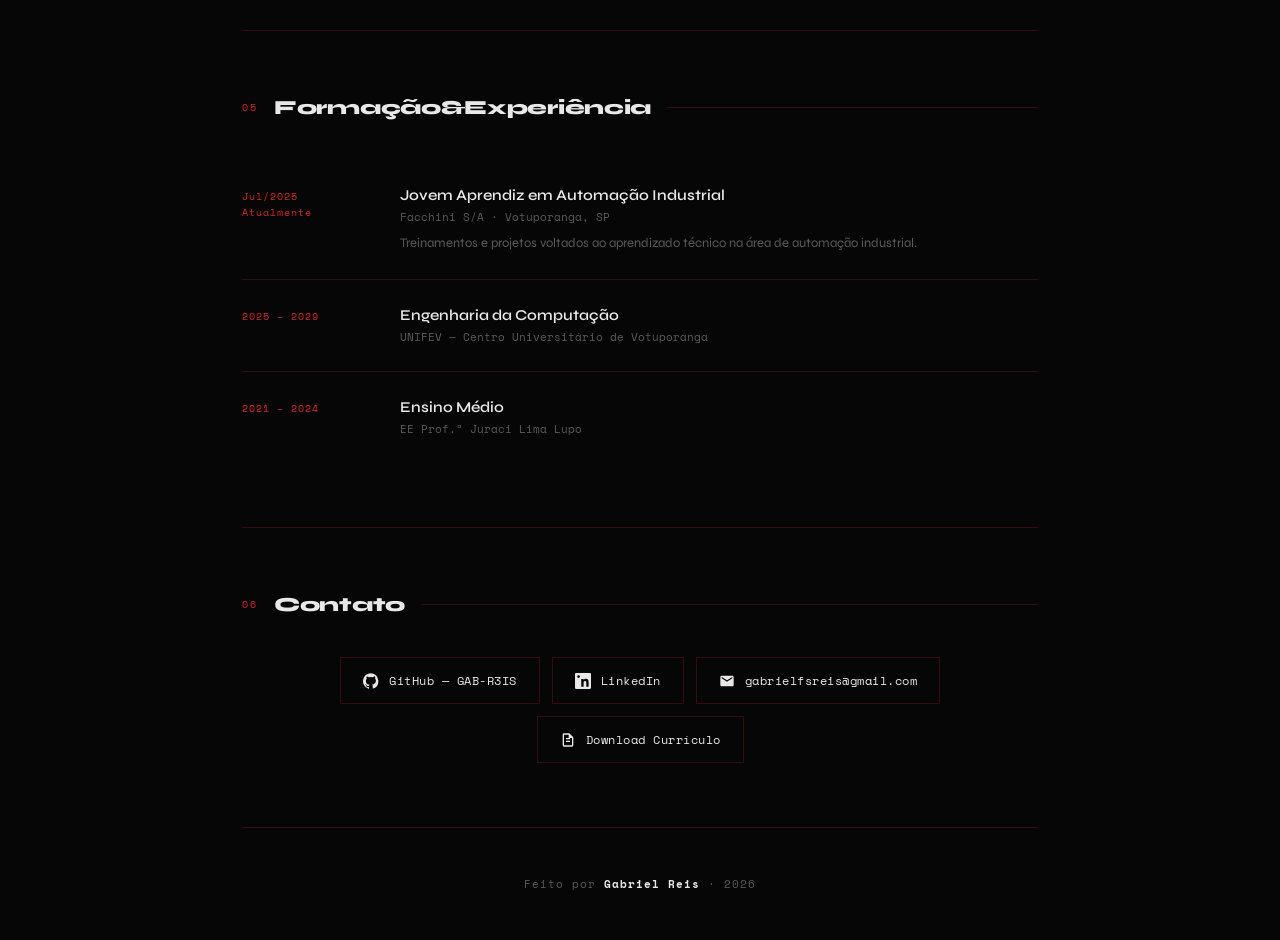
==== commit 6e8bd72f: "Update email address in contact link" ====
--- a/index.html
+++ b/index.html
@@ -156,9 +156,9 @@
           <svg viewBox="0 0 24 24"><path d="M20.45 20.45h-3.55v-5.57c0-1.33-.03-3.04-1.85-3.04-1.86 0-2.14 1.45-2.14 2.95v5.66H9.36V9h3.41v1.56h.05c.47-.9 1.63-1.85 3.36-1.85 3.59 0 4.26 2.36 4.26 5.44v6.3zM5.34 7.43a2.06 2.06 0 1 1 0-4.12 2.06 2.06 0 0 1 0 4.12zM3.56 20.45h3.55V9H3.56v11.45zM22.22 0H1.77C.79 0 0 .77 0 1.73v20.54C0 23.23.79 24 1.77 24h20.45c.98 0 1.78-.77 1.78-1.73V1.73C24 .77 23.2 0 22.22 0z"/></svg>
           LinkedIn
         </a>
-        <a class="cta-link" href="mailto:gabrielfsreis@outlook.com">
+        <a class="cta-link" href="mailto:gabrielfsreis@gmail.com">
           <svg viewBox="0 0 24 24"><path d="M20 4H4c-1.1 0-2 .9-2 2v12c0 1.1.9 2 2 2h16c1.1 0 2-.9 2-2V6c0-1.1-.9-2-2-2zm0 4-8 5-8-5V6l8 5 8-5v2z"/></svg>
-          gabrielfsreis@outlook.com
+          gabrielfsreis@gmail.com
         </a>
         <a class="cta-link" href="curriculo.pdf" download>
           <svg viewBox="0 0 24 24"><path d="M14 2H6a2 2 0 0 0-2 2v16a2 2 0 0 0 2 2h12a2 2 0 0 0 2-2V8l-6-6zm4 18H6V4h7v5h5v11zm-3-5H9v-2h6v2zm0-4H9V9h6v2z"/></svg>
